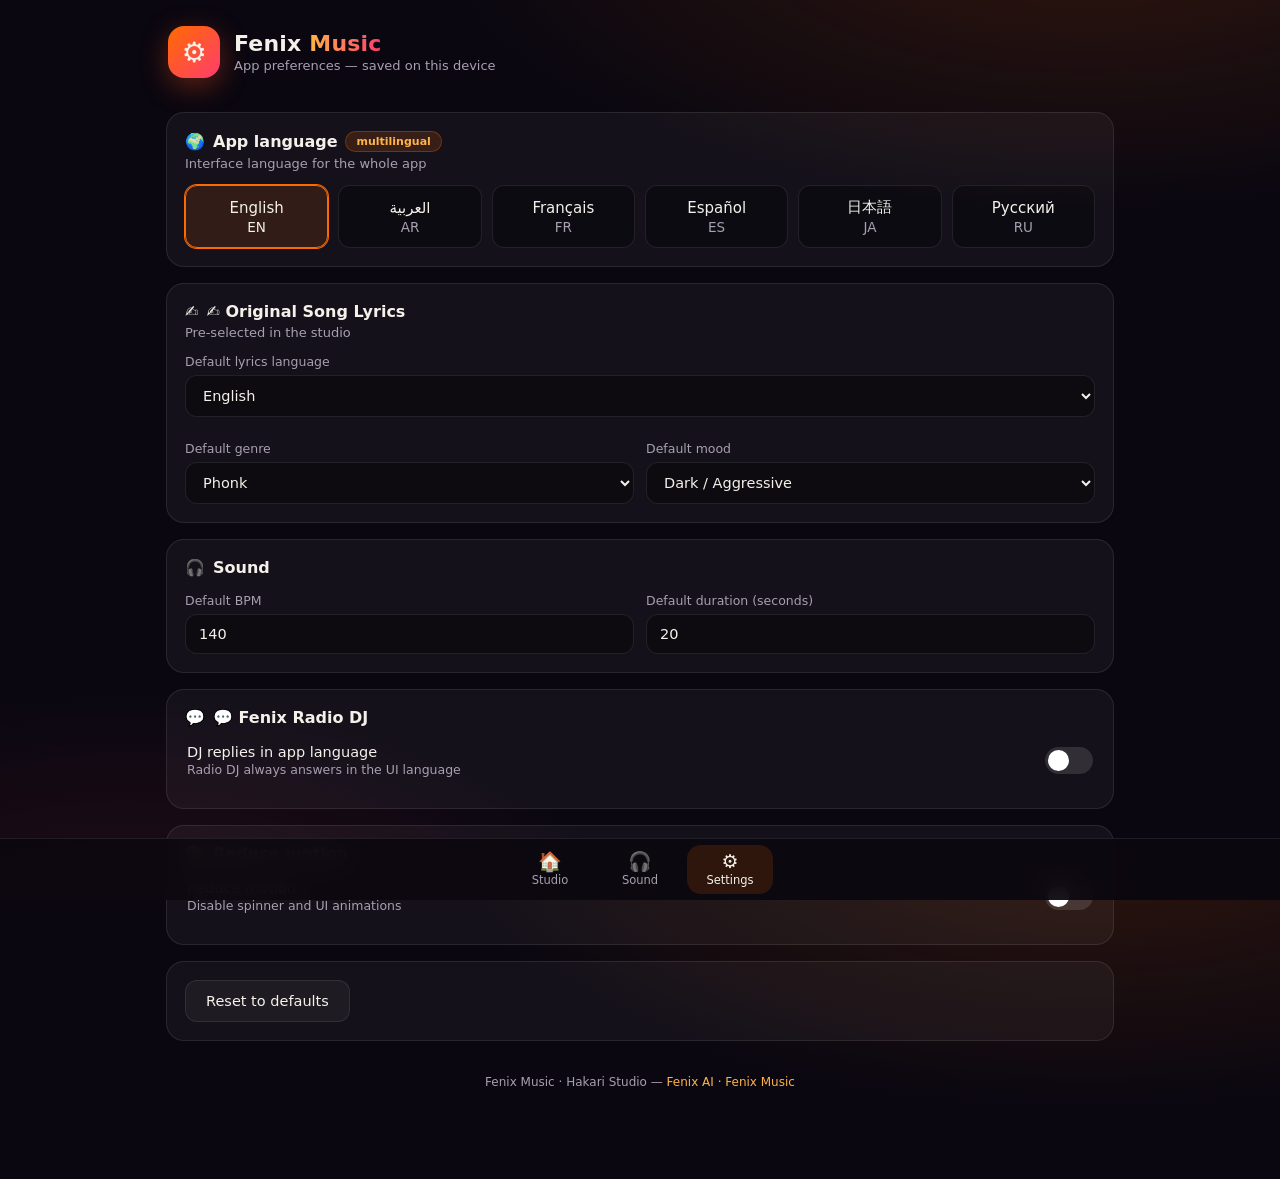
==== web/settings.html @ e17897a7 "Multi-page app: settings page, dedicated sound page, English-base UI with 6 app languages" ====
<!DOCTYPE html>
<html lang="en" dir="ltr">
<head>
<meta charset="UTF-8">
<meta name="viewport" content="width=device-width, initial-scale=1, viewport-fit=cover">
<title>Fenix Music — Settings</title>
<link rel="manifest" href="manifest.json">
<link rel="stylesheet" href="style.css">
<script src="config.js"></script>
<script src="app.js"></script>
<meta name="theme-color" content="#0a0710">
<meta name="apple-mobile-web-app-capable" content="yes">
<meta name="apple-mobile-web-app-status-bar-style" content="black-translucent">
<link rel="icon" href="data:image/svg+xml,%3Csvg xmlns='http://www.w3.org/2000/svg' viewBox='0 0 100 100'%3E%3Ctext y='.9em' font-size='90'%3E%F0%9F%94%A5%3C/text%3E%3C/svg%3E">
</head>
<body>
<div class="wrap">

  <header>
    <div class="logo">⚙️</div>
    <div class="titles">
      <h1>Fenix <em>Music</em></h1>
      <p data-i18n="settingsSub">App preferences — saved on this device</p>
    </div>
  </header>

  <!-- ==================== app language ==================== -->
  <section class="card">
    <h2>🌍 <span data-i18n="sUiLang">App language</span> <span class="badge" data-i18n="multi">multilingual</span></h2>
    <p class="sub" data-i18n="sUiLangD">Interface language for the whole app</p>
    <div class="lang-grid" id="lang-grid"></div>
  </section>

  <!-- ==================== lyrics defaults ==================== -->
  <section class="card">
    <h2>✍️ <span data-i18n="lyricsTitle">Lyrics</span></h2>
    <p class="sub" data-i18n="sLyricsLangD">Defaults pre-selected in the studio</p>

    <label for="set-lyrics-lang" data-i18n="sLyricsLang">Default lyrics language</label>
    <select id="set-lyrics-lang">
      <option value="English">English</option>
      <option value="Arabic">العربية (Arabic)</option>
      <option value="French">Français (French)</option>
      <option value="Spanish">Español (Spanish)</option>
      <option value="Japanese">日本語 (Japanese)</option>
      <option value="Russian">Русский (Russian)</option>
      <option value="Multilingual mix (EN base + hooks)">🌍 Multilingual mix (EN base + hooks)</option>
    </select>

    <div class="row" style="margin-top:12px">
      <div>
        <label for="set-genre" data-i18n="sGenre">Default genre</label>
        <select id="set-genre">
          <option value="phonk">Phonk</option>
          <option value="drift phonk">Drift Phonk</option>
          <option value="rap">Rap</option>
          <option value="arabic rap">Arabic Rap</option>
          <option value="trap">Trap</option>
          <option value="pop">Pop</option>
          <option value="lofi">Lo-fi</option>
        </select>
      </div>
      <div>
        <label for="set-mood" data-i18n="sMood">Default mood</label>
        <select id="set-mood">
          <option value="dark aggressive">Dark / Aggressive</option>
          <option value="energetic">Energetic</option>
          <option value="sad emotional">Sad / Emotional</option>
          <option value="chill nostalgic">Chill / Nostalgic</option>
          <option value="epic cinematic">Epic / Cinematic</option>
        </select>
      </div>
    </div>
  </section>

  <!-- ==================== sound defaults ==================== -->
  <section class="card">
    <h2>🎧 <span data-i18n="navSound">Sound</span></h2>
    <div class="row">
      <div>
        <label for="set-bpm" data-i18n="sBpm">Default BPM</label>
        <input type="number" id="set-bpm" min="60" max="200" value="140">
      </div>
      <div>
        <label for="set-duration" data-i18n="sDuration">Default duration (seconds)</label>
        <input type="number" id="set-duration" min="5" max="30" value="20">
      </div>
    </div>
  </section>

  <!-- ==================== behaviour ==================== -->
  <section class="card">
    <h2>💬 <span data-i18n="chatTitle">Radio DJ</span></h2>
    <div class="set-row">
      <div>
        <div class="s-label" data-i18n="sTranslate">DJ replies in app language</div>
        <div class="s-desc" data-i18n="sTranslateD">Radio DJ always answers in the UI language</div>
      </div>
      <button class="toggle" id="set-translate" type="button" aria-pressed="false"></button>
    </div>
  </section>

  <section class="card">
    <h2>🎨 <span data-i18n="sMotion">Appearance</span></h2>
    <div class="set-row">
      <div>
        <div class="s-label" data-i18n="sMotion">Reduce motion</div>
        <div class="s-desc" data-i18n="sMotionD">Disable spinner and UI animations</div>
      </div>
      <button class="toggle" id="set-motion" type="button" aria-pressed="false"></button>
    </div>
  </section>

  <section class="card">
    <button class="btn-ghost" id="btn-reset" data-i18n="reset">Reset to defaults</button>
  </section>

  <footer>Fenix Music · Hakari Studio — <a href="https://github.com/hakarikenji">Fenix AI · Fenix Music</a></footer>
</div>

<!-- ==================== bottom nav ==================== -->
<nav class="bottom-nav">
  <a href="index.html" data-page="index"><span class="n-ico">🏠</span><span data-i18n="navStudio">Studio</span></a>
  <a href="sound.html" data-page="sound"><span class="n-ico">🎧</span><span data-i18n="navSound">Sound</span></a>
  <a href="settings.html" data-page="settings"><span class="n-ico">⚙️</span><span data-i18n="navSettings">Settings</span></a>
</nav>

<div class="toast" id="toast"></div>

<script>
(function () {
  "use strict";
  var F = window.FenixApp;
  var $ = function (id) { return document.getElementById(id); };
  var S = F.settings;

  // ---------- app language grid ----------
  var grid = $("lang-grid");
  F.LANGS.forEach(function (l) {
    var b = document.createElement("button");
    b.type = "button";
    b.className = "lang-opt" + (S.uiLanguage === l.code ? " active" : "");
    b.dataset.code = l.code;
    b.innerHTML = '<span class="l-native">' + l.native + "</span>" + l.code.toUpperCase();
    b.addEventListener("click", function () {
      S.uiLanguage = l.code;
      F.save();
      grid.querySelectorAll(".lang-opt").forEach(function (x) { x.classList.remove("active"); });
      b.classList.add("active");
      applyAll();
      F.toast(F.t("saved"));
    });
    grid.appendChild(b);
  });

  // ---------- selects + numbers ----------
  $("set-lyrics-lang").value = S.lyricsLanguage;
  $("set-genre").value = S.genre;
  $("set-mood").value = S.mood;
  $("set-bpm").value = S.bpm;
  $("set-duration").value = S.duration;

  $("set-lyrics-lang").addEventListener("change", function () { S.lyricsLanguage = this.value; F.save(); });
  $("set-genre").addEventListener("change", function () { S.genre = this.value; F.save(); });
  $("set-mood").addEventListener("change", function () { S.mood = this.value; F.save(); });
  $("set-bpm").addEventListener("change", function () {
    S.bpm = Math.max(60, Math.min(200, +this.value || 140));
    this.value = S.bpm;
    F.save();
  });
  $("set-duration").addEventListener("change", function () {
    S.duration = Math.max(5, Math.min(30, +this.value || 20));
    this.value = S.duration;
    F.save();
  });

  // ---------- toggles ----------
  function bindToggle(id, key) {
    var btn = $(id);
    btn.classList.toggle("on", !!S[key]);
    btn.setAttribute("aria-pressed", String(!!S[key]));
    btn.addEventListener("click", function () {
      S[key] = !S[key];
      F.save();
      btn.classList.toggle("on", S[key]);
      btn.setAttribute("aria-pressed", String(S[key]));
      F.toast(F.t("saved"));
    });
  }
  bindToggle("set-translate", "autoChatTranslate");
  bindToggle("set-motion", "reduceMotion");

  // ---------- reset ----------
  $("btn-reset").addEventListener("click", function () {
    for (var k in F.DEFAULTS) S[k] = F.DEFAULTS[k];
    if (Array.isArray(S.history)) S.history.length = 0;
    F.save();
    location.reload();
  });

  // ---------- live re-translation ----------
  function applyAll() {
    F.applyTranslations();
    document.title = "Fenix Music — " + F.t("navSettings");
  }
  applyAll();
})();
</script>
</body>
</html>
---- web/style.css ----
/* Fenix Music — shared design system (studio · sound · settings) */
:root {
  --bg: #0a0710;
  --panel: rgba(255, 255, 255, .045);
  --panel-border: rgba(255, 255, 255, .09);
  --fire1: #ff6a00;
  --fire2: #ff3d6e;
  --fire3: #ffb347;
  --text: #f4f1ea;
  --muted: #a89fb0;
  --ok: #3ddc97;
  --warn: #ffb347;
  --err: #ff5d5d;
  --nav-h: 62px;
}

* { margin: 0; padding: 0; box-sizing: border-box; }
html, body { height: 100%; }
body {
  font-family: "Segoe UI", Tahoma, system-ui, -apple-system, sans-serif;
  background: radial-gradient(1100px 500px at 85% -10%, rgba(255, 106, 0, .16), transparent 60%),
              radial-gradient(900px 500px at 10% 110%, rgba(255, 61, 110, .12), transparent 60%),
              var(--bg);
  color: var(--text);
  min-height: 100dvh;
}
.wrap { max-width: 980px; margin: 0 auto; padding: 20px 16px calc(var(--nav-h) + 28px); }

/* ---------- header ---------- */
header { display: flex; align-items: center; gap: 14px; padding: 6px 2px 18px; }
.logo {
  width: 52px; height: 52px; border-radius: 16px; flex: none;
  background: linear-gradient(135deg, var(--fire1), var(--fire2));
  display: grid; place-items: center; font-size: 28px;
  box-shadow: 0 8px 28px rgba(255, 80, 30, .35);
}
.titles { flex: 1; min-width: 0; }
.titles h1 { font-size: 22px; letter-spacing: .2px; }
.titles h1 em {
  font-style: normal;
  background: linear-gradient(90deg, var(--fire3), var(--fire2));
  -webkit-background-clip: text; background-clip: text; color: transparent;
}
.titles p { color: var(--muted); font-size: 13px; margin-top: 2px; }
.status-pill {
  display: inline-flex; align-items: center; gap: 6px;
  font-size: 12px; padding: 6px 12px; border-radius: 999px;
  background: var(--panel); border: 1px solid var(--panel-border); color: var(--muted);
  flex: none;
}
.status-pill .dot { width: 8px; height: 8px; border-radius: 50%; background: var(--warn); }
.status-pill.ok .dot { background: var(--ok); }
.icon-btn {
  background: var(--panel); border: 1px solid var(--panel-border); color: var(--text);
  width: 42px; height: 42px; border-radius: 13px; font-size: 19px;
  display: grid; place-items: center; padding: 0; flex: none;
}

/* ---------- generic ---------- */
.card {
  background: var(--panel); border: 1px solid var(--panel-border);
  border-radius: 18px; padding: 18px; margin-top: 16px;
}
.card h2 { font-size: 16px; margin-bottom: 4px; display: flex; align-items: center; gap: 8px; }
.card .sub { color: var(--muted); font-size: 13px; margin-bottom: 14px; }
label { display: block; font-size: 12.5px; color: var(--muted); margin: 12px 0 6px; }
input, textarea, select {
  width: 100%; background: rgba(0, 0, 0, .35); color: var(--text);
  border: 1px solid var(--panel-border); border-radius: 12px;
  padding: 11px 13px; font-size: 14.5px; font-family: inherit; outline: none;
  transition: border-color .15s;
}
input:focus, textarea:focus, select:focus { border-color: rgba(255, 106, 0, .55); }
textarea { resize: vertical; min-height: 64px; }
.row { display: grid; grid-template-columns: repeat(auto-fit, minmax(150px, 1fr)); gap: 12px; }
button {
  cursor: pointer; border: none; border-radius: 12px;
  font-family: inherit; font-size: 14.5px; font-weight: 600;
  padding: 12px 20px; color: #fff; transition: transform .12s, opacity .15s, box-shadow .15s;
}
button:active { transform: scale(.97); }
button:disabled { opacity: .55; cursor: not-allowed; }
.btn-fire {
  background: linear-gradient(135deg, var(--fire1), var(--fire2));
  box-shadow: 0 6px 22px rgba(255, 80, 30, .35);
}
.btn-ghost { background: var(--panel); border: 1px solid var(--panel-border); color: var(--text); font-weight: 500; }

.tabs { display: flex; gap: 8px; margin-bottom: 6px; flex-wrap: wrap; }
.tab {
  padding: 9px 16px; border-radius: 999px; font-size: 13.5px; cursor: pointer;
  background: transparent; border: 1px solid var(--panel-border); color: var(--muted); font-weight: 500;
}
.tab.active { background: linear-gradient(135deg, var(--fire1), var(--fire2)); border-color: transparent; color: #fff; }

.badge {
  display: inline-block; font-size: 11px; padding: 3px 10px; border-radius: 999px;
  background: rgba(255, 106, 0, .15); border: 1px solid rgba(255, 106, 0, .3);
  color: var(--fire3); font-weight: 600;
}

/* ---------- lyrics ---------- */
.lyrics {
  white-space: pre-wrap; unicode-bidi: plaintext; text-align: start;
  background: rgba(0, 0, 0, .35); border: 1px solid var(--panel-border);
  border-radius: 14px; padding: 16px; font-size: 15px; line-height: 1.9; margin-top: 12px;
}
.hidden { display: none; }

/* ---------- chat ---------- */
.chat-log { display: flex; flex-direction: column; gap: 10px; max-height: 340px; overflow-y: auto; padding: 4px 2px; }
.msg {
  max-width: 85%; padding: 10px 14px; border-radius: 16px; font-size: 14.5px; line-height: 1.7;
  unicode-bidi: plaintext; overflow-wrap: anywhere;
}
.msg.user { align-self: flex-start; background: linear-gradient(135deg, var(--fire1), var(--fire2)); border-bottom-right-radius: 4px; }
.msg.bot { align-self: flex-end; background: rgba(255, 255, 255, .07); border: 1px solid var(--panel-border); border-bottom-left-radius: 4px; }
.chat-input-row { display: flex; gap: 10px; margin-top: 12px; }
.chat-input-row input { flex: 1; }

/* ---------- player ---------- */
.player { display: flex; flex-direction: column; gap: 12px; margin-top: 14px; }
.player audio { width: 100%; border-radius: 12px; }
.track-meta { display: flex; align-items: center; justify-content: space-between; color: var(--muted); font-size: 13px; }
.spinner {
  width: 18px; height: 18px; border-radius: 50%; flex: none;
  border: 2.5px solid rgba(255, 255, 255, .2); border-top-color: var(--fire3);
  animation: spin .8s linear infinite;
}
@keyframes spin { to { transform: rotate(360deg); } }
.gen-status { display: flex; align-items: center; gap: 10px; color: var(--muted); font-size: 14px; }

/* ---------- history ---------- */
.history-item {
  display: flex; align-items: center; justify-content: space-between; gap: 10px;
  background: rgba(0, 0, 0, .3); border: 1px solid var(--panel-border);
  border-radius: 12px; padding: 10px 14px; margin-top: 8px; font-size: 13.5px;
}
.history-item .h-prompt { flex: 1; min-width: 0; overflow: hidden; text-overflow: ellipsis; white-space: nowrap; unicode-bidi: plaintext; }
.history-item .h-meta { color: var(--muted); font-size: 12px; flex: none; }

/* ---------- settings ---------- */
.set-row {
  display: flex; align-items: center; justify-content: space-between; gap: 12px;
  padding: 13px 2px; border-bottom: 1px solid rgba(255, 255, 255, .05);
}
.set-row:last-child { border-bottom: none; }
.set-row .s-label { font-size: 14.5px; }
.set-row .s-desc { color: var(--muted); font-size: 12.5px; margin-top: 2px; }
.set-row select, .set-row input[type="text"] { width: auto; min-width: 170px; }
.toggle {
  position: relative; width: 48px; height: 27px; border-radius: 999px; flex: none;
  background: rgba(255, 255, 255, .12); transition: background .2s; padding: 0;
}
.toggle::after {
  content: ""; position: absolute; top: 3px; inset-inline-start: 3px;
  width: 21px; height: 21px; border-radius: 50%; background: #fff; transition: transform .2s;
}
.toggle.on { background: linear-gradient(135deg, var(--fire1), var(--fire2)); }
.toggle.on::after { transform: translateX(21px); }
[dir="rtl"] .toggle.on::after { transform: translateX(-21px); }
.lang-grid { display: grid; grid-template-columns: repeat(auto-fill, minmax(140px, 1fr)); gap: 10px; margin-top: 10px; }
.lang-opt {
  padding: 12px 10px; border-radius: 12px; text-align: center; cursor: pointer;
  background: rgba(0, 0, 0, .3); border: 1px solid var(--panel-border);
  font-size: 13.5px; font-weight: 500; color: var(--muted);
}
.lang-opt .l-native { display: block; font-size: 15px; color: var(--text); margin-bottom: 2px; }
.lang-opt.active {
  border-color: var(--fire1); color: var(--text);
  background: rgba(255, 106, 0, .12); box-shadow: 0 0 0 1px var(--fire1);
}

/* ---------- bottom nav ---------- */
.bottom-nav {
  position: fixed; bottom: 0; left: 0; right: 0; z-index: 40;
  display: flex; justify-content: center; gap: 4px;
  background: rgba(12, 8, 16, .92); backdrop-filter: blur(14px); -webkit-backdrop-filter: blur(14px);
  border-top: 1px solid var(--panel-border);
  padding: 6px 10px calc(6px + env(safe-area-inset-bottom));
}
.bottom-nav a {
  display: flex; flex-direction: column; align-items: center; gap: 2px;
  min-width: 86px; padding: 7px 12px; border-radius: 14px;
  color: var(--muted); text-decoration: none; font-size: 11.5px; font-weight: 500;
}
.bottom-nav a .n-ico { font-size: 19px; line-height: 1; }
.bottom-nav a.active { color: var(--text); background: rgba(255, 106, 0, .14); }

/* ---------- toast ---------- */
.toast {
  position: fixed; bottom: calc(var(--nav-h) + 22px); left: 50%; transform: translateX(-50%) translateY(80px);
  background: #1c1420; color: var(--text); border: 1px solid var(--panel-border);
  padding: 12px 20px; border-radius: 14px; font-size: 14px; opacity: 0;
  transition: all .3s; z-index: 50; max-width: 90vw; unicode-bidi: plaintext;
}
.toast.show { opacity: 1; transform: translateX(-50%) translateY(0); }
.toast.err { border-color: rgba(255, 93, 93, .5); color: #ffb3b3; }

footer { text-align: center; color: var(--muted); font-size: 12px; margin-top: 34px; unicode-bidi: plaintext; }
footer a { color: var(--fire3); text-decoration: none; }
@media (max-width: 520px) {
  .msg { max-width: 92%; }
  .set-row { flex-direction: column; align-items: stretch; }
  .set-row select, .set-row input[type="text"] { width: 100%; min-width: 0; }
}
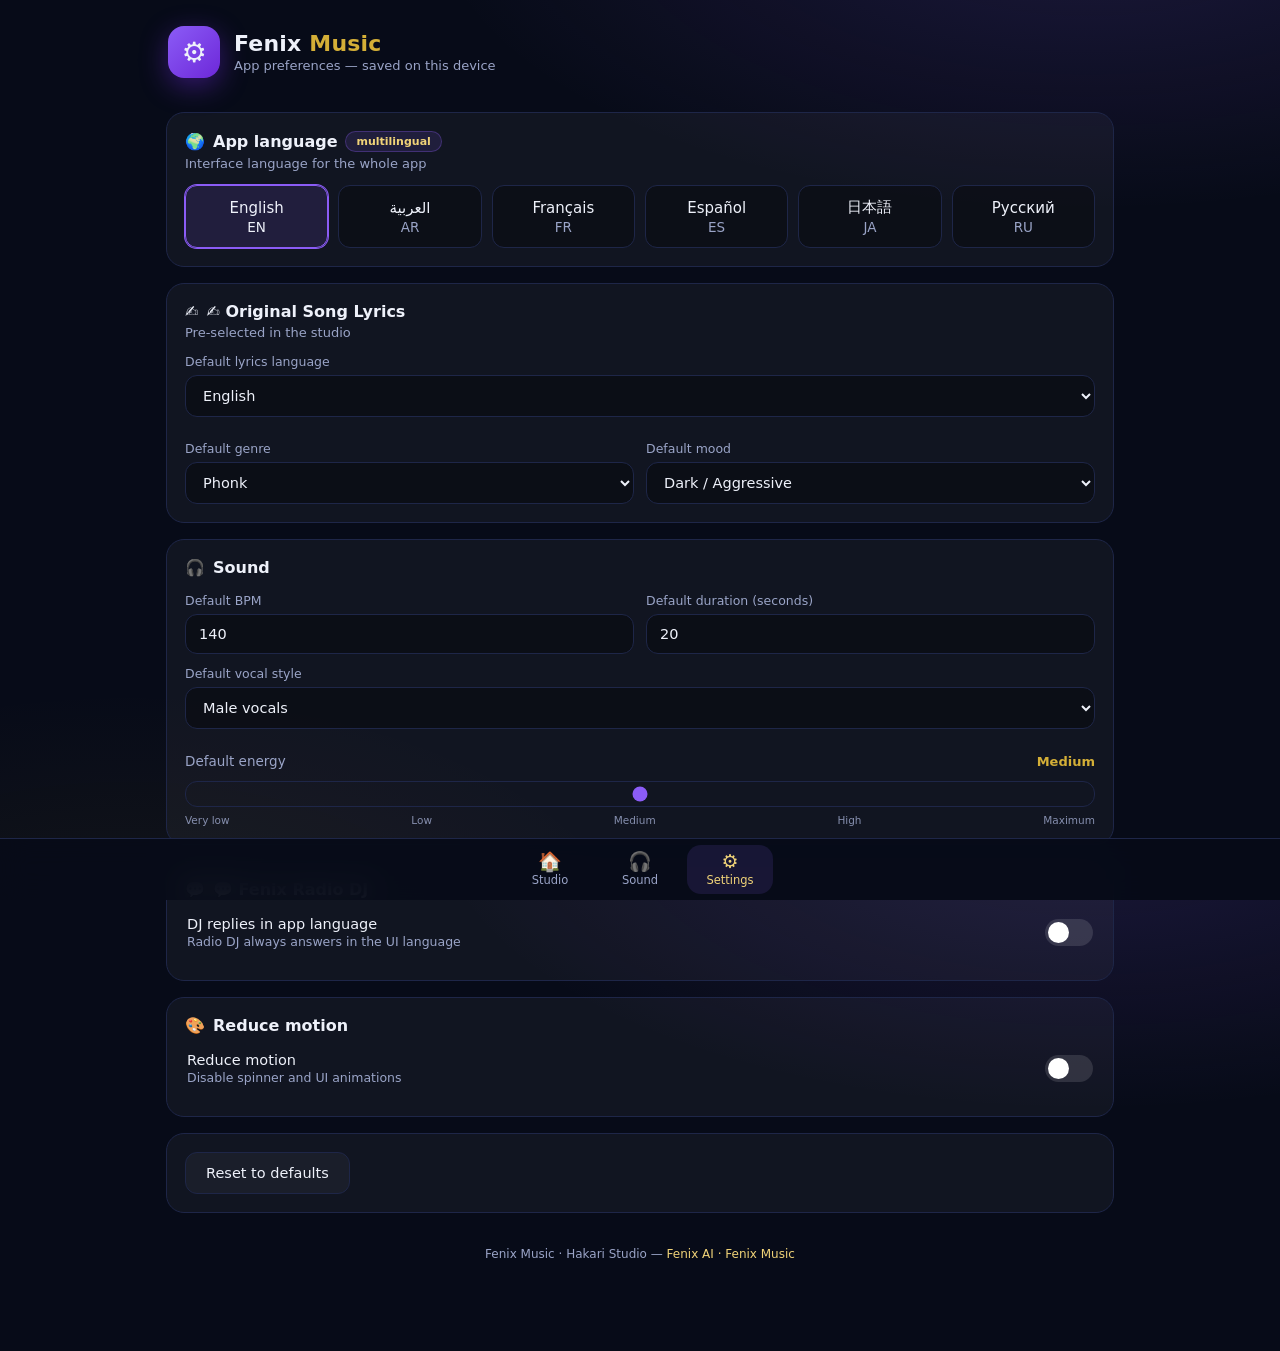
==== commit 9218bd99: "Fenix-ai studio upgrade: embedded brain chain from d5344f6 + /api/music/* endpoints, navy/purple/gol" ====
--- a/web/settings.html
+++ b/web/settings.html
@@ -8,7 +8,7 @@
 <link rel="stylesheet" href="style.css">
 <script src="config.js"></script>
 <script src="app.js"></script>
-<meta name="theme-color" content="#0a0710">
+<meta name="theme-color" content="#070b18">
 <meta name="apple-mobile-web-app-capable" content="yes">
 <meta name="apple-mobile-web-app-status-bar-style" content="black-translucent">
 <link rel="icon" href="data:image/svg+xml,%3Csvg xmlns='http://www.w3.org/2000/svg' viewBox='0 0 100 100'%3E%3Ctext y='.9em' font-size='90'%3E%F0%9F%94%A5%3C/text%3E%3C/svg%3E">
@@ -56,8 +56,18 @@
           <option value="rap">Rap</option>
           <option value="arabic rap">Arabic Rap</option>
           <option value="trap">Trap</option>
+          <option value="hip-hop">Hip-Hop</option>
           <option value="pop">Pop</option>
+          <option value="rock">Rock</option>
+          <option value="electronic">Electronic</option>
+          <option value="ambient">Ambient</option>
+          <option value="cinematic">Cinematic</option>
           <option value="lofi">Lo-fi</option>
+          <option value="r&amp;b">R&amp;B</option>
+          <option value="orchestral">Orchestral</option>
+          <option value="anime-inspired">Anime-inspired</option>
+          <option value="game soundtrack">Game soundtrack</option>
+          <option value="custom">Custom…</option>
         </select>
       </div>
       <div>
@@ -65,9 +75,12 @@
         <select id="set-mood">
           <option value="dark aggressive">Dark / Aggressive</option>
           <option value="energetic">Energetic</option>
-          <option value="sad emotional">Sad / Emotional</option>
-          <option value="chill nostalgic">Chill / Nostalgic</option>
-          <option value="epic cinematic">Epic / Cinematic</option>
+          <option value="melancholic">Melancholic</option>
+          <option value="uplifting">Uplifting</option>
+          <option value="romantic">Romantic</option>
+          <option value="epic">Epic</option>
+          <option value="chill">Chill</option>
+          <option value="mysterious">Mysterious</option>
         </select>
       </div>
     </div>
@@ -86,6 +99,19 @@
         <input type="number" id="set-duration" min="5" max="30" value="20">
       </div>
     </div>
+    <label for="set-vocal" style="margin-top:12px" data-i18n="sVocal">Default vocal style</label>
+    <select id="set-vocal">
+      <option value="male vocals">Male vocals</option>
+      <option value="female vocals">Female vocals</option>
+      <option value="choir">Choir</option>
+      <option value="rap flow">Rap flow</option>
+      <option value="instrumental only">Instrumental only</option>
+    </select>
+    <div class="range-head" style="margin-top:12px">
+      <label for="set-energy" data-i18n="sEnergy">Default energy</label><output id="set-energy-val">Medium</output>
+    </div>
+    <input type="range" id="set-energy" min="1" max="5" step="1" value="3" aria-label="Energy">
+    <div class="range-scale"><span data-i18n="e1">Very low</span><span data-i18n="e2">Low</span><span data-i18n="e3">Medium</span><span data-i18n="e4">High</span><span data-i18n="e5">Maximum</span></div>
   </section>
 
   <!-- ==================== behaviour ==================== -->
@@ -154,15 +180,20 @@
   });
 
   // ---------- selects + numbers ----------
+  var E_KEYS = ["e1", "e2", "e3", "e4", "e5"];
   $("set-lyrics-lang").value = S.lyricsLanguage;
   $("set-genre").value = S.genre;
   $("set-mood").value = S.mood;
   $("set-bpm").value = S.bpm;
   $("set-duration").value = S.duration;
+  $("set-vocal").value = S.vocal || "male vocals";
+  $("set-energy").value = S.energy || 3;
+  $("set-energy-val").textContent = F.t(E_KEYS[(S.energy || 3) - 1]);
 
   $("set-lyrics-lang").addEventListener("change", function () { S.lyricsLanguage = this.value; F.save(); });
   $("set-genre").addEventListener("change", function () { S.genre = this.value; F.save(); });
   $("set-mood").addEventListener("change", function () { S.mood = this.value; F.save(); });
+  $("set-vocal").addEventListener("change", function () { S.vocal = this.value; F.save(); });
   $("set-bpm").addEventListener("change", function () {
     S.bpm = Math.max(60, Math.min(200, +this.value || 140));
     this.value = S.bpm;
@@ -171,6 +202,13 @@
   $("set-duration").addEventListener("change", function () {
     S.duration = Math.max(5, Math.min(30, +this.value || 20));
     this.value = S.duration;
+    F.save();
+  });
+  $("set-energy").addEventListener("input", function () {
+    $("set-energy-val").textContent = F.t(E_KEYS[this.value - 1]);
+  });
+  $("set-energy").addEventListener("change", function () {
+    S.energy = +this.value;
     F.save();
   });
 
--- a/web/style.css
+++ b/web/style.css
@@ -1,16 +1,30 @@
-/* Fenix Music — shared design system (studio · sound · settings) */
+/* Fenix Music — Fenix-ai identity: dark navy + purple + gold (studio · sound · settings) */
 :root {
-  --bg: #0a0710;
-  --panel: rgba(255, 255, 255, .045);
-  --panel-border: rgba(255, 255, 255, .09);
-  --fire1: #ff6a00;
-  --fire2: #ff3d6e;
-  --fire3: #ffb347;
-  --text: #f4f1ea;
-  --muted: #a89fb0;
-  --ok: #3ddc97;
-  --warn: #ffb347;
-  --err: #ff5d5d;
+  --bg: #070b18;
+  --bg-2: #0a0f22;
+  --surface: #10162e;
+  --panel: rgba(255, 255, 255, .04);
+  --panel-border: #1e2648;
+  --line: #1e2648;
+  --line-2: #2a3360;
+  --text: #eef1fa;
+  --muted: #9aa4c7;
+  --accent: #8b5cf6;
+  --accent-2: #6d28d9;
+  --gold: #d4af37;
+  --gold-2: #f0d378;
+  --accent-grad: linear-gradient(135deg, #8b5cf6, #6d28d9);
+  --gold-grad: linear-gradient(135deg, #f0d378, #b8912c);
+  --accent-soft: rgba(139, 92, 246, .13);
+  --gold-soft: rgba(212, 175, 55, .12);
+  --accent-ring: rgba(139, 92, 246, .30);
+  --gold-ring: rgba(212, 175, 55, .28);
+  --fire1: #8b5cf6;
+  --fire2: #6d28d9;
+  --fire3: #f0d378;
+  --ok: #34d399;
+  --warn: #f0d378;
+  --err: #f87171;
   --nav-h: 62px;
 }
 
@@ -18,9 +32,10 @@
 html, body { height: 100%; }
 body {
   font-family: "Segoe UI", Tahoma, system-ui, -apple-system, sans-serif;
-  background: radial-gradient(1100px 500px at 85% -10%, rgba(255, 106, 0, .16), transparent 60%),
-              radial-gradient(900px 500px at 10% 110%, rgba(255, 61, 110, .12), transparent 60%),
+  background: radial-gradient(1100px 500px at 85% -10%, rgba(139, 92, 246, .16), transparent 60%),
+              radial-gradient(900px 500px at 10% 110%, rgba(212, 175, 55, .07), transparent 60%),
               var(--bg);
+  background-color: var(--bg);
   color: var(--text);
   min-height: 100dvh;
 }
@@ -30,17 +45,13 @@
 header { display: flex; align-items: center; gap: 14px; padding: 6px 2px 18px; }
 .logo {
   width: 52px; height: 52px; border-radius: 16px; flex: none;
-  background: linear-gradient(135deg, var(--fire1), var(--fire2));
+  background: var(--accent-grad);
   display: grid; place-items: center; font-size: 28px;
-  box-shadow: 0 8px 28px rgba(255, 80, 30, .35);
+  box-shadow: 0 8px 28px rgba(109, 40, 217, .45);
 }
 .titles { flex: 1; min-width: 0; }
 .titles h1 { font-size: 22px; letter-spacing: .2px; }
-.titles h1 em {
-  font-style: normal;
-  background: linear-gradient(90deg, var(--fire3), var(--fire2));
-  -webkit-background-clip: text; background-clip: text; color: transparent;
-}
+.titles h1 em { font-style: normal; color: var(--gold); }
 .titles p { color: var(--muted); font-size: 13px; margin-top: 2px; }
 .status-pill {
   display: inline-flex; align-items: center; gap: 6px;
@@ -55,6 +66,7 @@
   width: 42px; height: 42px; border-radius: 13px; font-size: 19px;
   display: grid; place-items: center; padding: 0; flex: none;
 }
+.icon-btn:hover { border-color: var(--line-2); }
 
 /* ---------- generic ---------- */
 .card {
@@ -63,6 +75,8 @@
 }
 .card h2 { font-size: 16px; margin-bottom: 4px; display: flex; align-items: center; gap: 8px; }
 .card .sub { color: var(--muted); font-size: 13px; margin-bottom: 14px; }
+.fld { min-width: 0; }
+.fld > label { margin-top: 0; }
 label { display: block; font-size: 12.5px; color: var(--muted); margin: 12px 0 6px; }
 input, textarea, select {
   width: 100%; background: rgba(0, 0, 0, .35); color: var(--text);
@@ -70,9 +84,33 @@
   padding: 11px 13px; font-size: 14.5px; font-family: inherit; outline: none;
   transition: border-color .15s;
 }
-input:focus, textarea:focus, select:focus { border-color: rgba(255, 106, 0, .55); }
+input:focus, textarea:focus, select:focus { border-color: var(--accent-ring); }
 textarea { resize: vertical; min-height: 64px; }
 .row { display: grid; grid-template-columns: repeat(auto-fit, minmax(150px, 1fr)); gap: 12px; }
+.grid-2 { display: grid; grid-template-columns: 1fr 1fr; gap: 12px; }
+@media (max-width: 720px) { .grid-2 { grid-template-columns: 1fr; } }
+.group-title {
+  font-size: 13px; letter-spacing: .4px; text-transform: uppercase;
+  color: var(--muted); margin: 2px 0 10px; font-weight: 600;
+}
+.range-head { display: flex; align-items: baseline; justify-content: space-between; margin-bottom: 6px; }
+.range-head label { font-size: 13.5px; color: var(--muted); }
+.range-head output { font-size: 13px; font-weight: 700; color: var(--gold); }
+.range-val { font-size: 12px; font-weight: 800; color: var(--gold); }
+.range-scale {
+  display: flex; justify-content: space-between; gap: 2px;
+  font-size: 10.5px; color: var(--muted); margin-top: 3px; opacity: .85;
+}
+input[type="range"] {
+  width: 100%; padding: 0; accent-color: var(--accent);
+  background: transparent; appearance: none; height: 26px;
+}
+.icon-mini {
+  flex: none; width: 34px; height: 34px; border-radius: 10px;
+  border: 1px solid var(--panel-border); background: var(--panel);
+  font-size: 14px; cursor: pointer; line-height: 1;
+}
+.icon-mini:hover { border-color: var(--accent); }
 button {
   cursor: pointer; border: none; border-radius: 12px;
   font-family: inherit; font-size: 14.5px; font-weight: 600;
@@ -81,29 +119,58 @@
 button:active { transform: scale(.97); }
 button:disabled { opacity: .55; cursor: not-allowed; }
 .btn-fire {
-  background: linear-gradient(135deg, var(--fire1), var(--fire2));
-  box-shadow: 0 6px 22px rgba(255, 80, 30, .35);
+  background: var(--accent-grad);
+  box-shadow: 0 6px 22px rgba(109, 40, 217, .45);
 }
 .btn-ghost { background: var(--panel); border: 1px solid var(--panel-border); color: var(--text); font-weight: 500; }
+.btn-ghost:hover { border-color: var(--line-2); }
+
+.seg { display: flex; flex-wrap: wrap; gap: 7px; }
+.seg button {
+  padding: 7px 13px; border-radius: 999px; font-size: 12.5px; font-weight: 500;
+  background: transparent; border: 1px solid var(--panel-border); color: var(--muted);
+}
+.seg button:hover { border-color: var(--line-2); color: var(--text); }
+.seg button.on { background: var(--accent-soft); border-color: var(--accent); color: var(--accent); }
+
+.state-note {
+  display: none; margin-top: 12px; padding: 11px 14px; border-radius: 12px;
+  font-size: 13.5px; line-height: 1.6; border: 1px solid transparent;
+}
+.state-note.show { display: block; }
+.state-note.err { background: rgba(248, 113, 113, .07); border-color: rgba(248, 113, 113, .3); color: var(--err); }
+.state-note.ok { background: rgba(52, 211, 153, .07); border-color: rgba(52, 211, 153, .3); color: var(--ok); }
+.state-note.warn { background: var(--gold-soft); border-color: var(--gold-ring); color: var(--gold-2); }
+
+.who-brain {
+  font-size: 10.5px; font-weight: 700; color: var(--gold);
+  letter-spacing: .5px; text-transform: uppercase; margin-bottom: 6px;
+}
 
 .tabs { display: flex; gap: 8px; margin-bottom: 6px; flex-wrap: wrap; }
 .tab {
   padding: 9px 16px; border-radius: 999px; font-size: 13.5px; cursor: pointer;
   background: transparent; border: 1px solid var(--panel-border); color: var(--muted); font-weight: 500;
 }
-.tab.active { background: linear-gradient(135deg, var(--fire1), var(--fire2)); border-color: transparent; color: #fff; }
+.tab.active { background: var(--accent-grad); border-color: transparent; color: #fff; }
 
 .badge {
   display: inline-block; font-size: 11px; padding: 3px 10px; border-radius: 999px;
-  background: rgba(255, 106, 0, .15); border: 1px solid rgba(255, 106, 0, .3);
-  color: var(--fire3); font-weight: 600;
-}
-
-/* ---------- lyrics ---------- */
+  background: var(--accent-soft); border: 1px solid rgba(139, 92, 246, .3);
+  color: var(--gold-2); font-weight: 600;
+}
+
+/* ---------- lyrics / formatted output ---------- */
 .lyrics {
   white-space: pre-wrap; unicode-bidi: plaintext; text-align: start;
   background: rgba(0, 0, 0, .35); border: 1px solid var(--panel-border);
   border-radius: 14px; padding: 16px; font-size: 15px; line-height: 1.9; margin-top: 12px;
+}
+.fmt {
+  white-space: pre-wrap; unicode-bidi: plaintext; text-align: start;
+  background: rgba(0, 0, 0, .35); border: 1px solid var(--panel-border);
+  border-radius: 14px; padding: 16px; font-size: 15px; line-height: 1.9; margin-top: 10px;
+  max-height: 340px; overflow-y: auto;
 }
 .hidden { display: none; }
 
@@ -113,8 +180,8 @@
   max-width: 85%; padding: 10px 14px; border-radius: 16px; font-size: 14.5px; line-height: 1.7;
   unicode-bidi: plaintext; overflow-wrap: anywhere;
 }
-.msg.user { align-self: flex-start; background: linear-gradient(135deg, var(--fire1), var(--fire2)); border-bottom-right-radius: 4px; }
-.msg.bot { align-self: flex-end; background: rgba(255, 255, 255, .07); border: 1px solid var(--panel-border); border-bottom-left-radius: 4px; }
+.msg.user { align-self: flex-start; background: linear-gradient(135deg, #4c1d95, #6d28d9); border-bottom-right-radius: 4px; }
+.msg.bot { align-self: flex-end; background: #121937; border: 1px solid var(--panel-border); border-bottom-left-radius: 4px; }
 .chat-input-row { display: flex; gap: 10px; margin-top: 12px; }
 .chat-input-row input { flex: 1; }
 
@@ -124,7 +191,7 @@
 .track-meta { display: flex; align-items: center; justify-content: space-between; color: var(--muted); font-size: 13px; }
 .spinner {
   width: 18px; height: 18px; border-radius: 50%; flex: none;
-  border: 2.5px solid rgba(255, 255, 255, .2); border-top-color: var(--fire3);
+  border: 2.5px solid rgba(255, 255, 255, .2); border-top-color: var(--gold);
   animation: spin .8s linear infinite;
 }
 @keyframes spin { to { transform: rotate(360deg); } }
@@ -138,6 +205,31 @@
 }
 .history-item .h-prompt { flex: 1; min-width: 0; overflow: hidden; text-overflow: ellipsis; white-space: nowrap; unicode-bidi: plaintext; }
 .history-item .h-meta { color: var(--muted); font-size: 12px; flex: none; }
+
+/* ---------- track library (index) ---------- */
+.track {
+  display: flex; align-items: center; gap: 12px;
+  background: rgba(0, 0, 0, .3); border: 1px solid var(--panel-border);
+  border-radius: 14px; padding: 12px 14px; margin-top: 10px;
+}
+.track:hover { border-color: var(--line-2); }
+.track .t-ic {
+  width: 40px; height: 40px; border-radius: 12px; flex: none;
+  display: grid; place-items: center; font-size: 16px;
+  background: var(--accent-soft); color: var(--gold);
+}
+.track .t-body { flex: 1; min-width: 0; }
+.track .t-title { font-weight: 700; font-size: 14px; overflow: hidden; text-overflow: ellipsis; white-space: nowrap; }
+.track .t-meta { color: var(--muted); font-size: 12px; display: block; margin: 2px 0 6px; }
+.track .t-ops { display: flex; gap: 6px; flex: none; }
+.track .t-ops button {
+  width: 34px; height: 34px; border-radius: 10px; padding: 0;
+  display: grid; place-items: center; font-size: 14px;
+  background: var(--panel); border: 1px solid var(--panel-border);
+}
+.track .t-ops button:hover { border-color: var(--accent); }
+.track .t-ops .del:hover { border-color: rgba(248, 113, 113, .55); color: var(--err); }
+[dir="rtl"] .track { flex-direction: row-reverse; }
 
 /* ---------- settings ---------- */
 .set-row {
@@ -156,7 +248,7 @@
   content: ""; position: absolute; top: 3px; inset-inline-start: 3px;
   width: 21px; height: 21px; border-radius: 50%; background: #fff; transition: transform .2s;
 }
-.toggle.on { background: linear-gradient(135deg, var(--fire1), var(--fire2)); }
+.toggle.on { background: var(--accent-grad); }
 .toggle.on::after { transform: translateX(21px); }
 [dir="rtl"] .toggle.on::after { transform: translateX(-21px); }
 .lang-grid { display: grid; grid-template-columns: repeat(auto-fill, minmax(140px, 1fr)); gap: 10px; margin-top: 10px; }
@@ -167,15 +259,15 @@
 }
 .lang-opt .l-native { display: block; font-size: 15px; color: var(--text); margin-bottom: 2px; }
 .lang-opt.active {
-  border-color: var(--fire1); color: var(--text);
-  background: rgba(255, 106, 0, .12); box-shadow: 0 0 0 1px var(--fire1);
+  border-color: var(--accent); color: var(--text);
+  background: var(--accent-soft); box-shadow: 0 0 0 1px var(--accent);
 }
 
 /* ---------- bottom nav ---------- */
 .bottom-nav {
   position: fixed; bottom: 0; left: 0; right: 0; z-index: 40;
   display: flex; justify-content: center; gap: 4px;
-  background: rgba(12, 8, 16, .92); backdrop-filter: blur(14px); -webkit-backdrop-filter: blur(14px);
+  background: rgba(7, 11, 24, .92); backdrop-filter: blur(14px); -webkit-backdrop-filter: blur(14px);
   border-top: 1px solid var(--panel-border);
   padding: 6px 10px calc(6px + env(safe-area-inset-bottom));
 }
@@ -185,20 +277,20 @@
   color: var(--muted); text-decoration: none; font-size: 11.5px; font-weight: 500;
 }
 .bottom-nav a .n-ico { font-size: 19px; line-height: 1; }
-.bottom-nav a.active { color: var(--text); background: rgba(255, 106, 0, .14); }
+.bottom-nav a.active { color: var(--gold-2); background: var(--accent-soft); }
 
 /* ---------- toast ---------- */
 .toast {
   position: fixed; bottom: calc(var(--nav-h) + 22px); left: 50%; transform: translateX(-50%) translateY(80px);
-  background: #1c1420; color: var(--text); border: 1px solid var(--panel-border);
+  background: #141b38; color: var(--text); border: 1px solid var(--panel-border);
   padding: 12px 20px; border-radius: 14px; font-size: 14px; opacity: 0;
   transition: all .3s; z-index: 50; max-width: 90vw; unicode-bidi: plaintext;
 }
 .toast.show { opacity: 1; transform: translateX(-50%) translateY(0); }
-.toast.err { border-color: rgba(255, 93, 93, .5); color: #ffb3b3; }
+.toast.err { border-color: rgba(248, 113, 113, .5); color: #ffc9c9; }
 
 footer { text-align: center; color: var(--muted); font-size: 12px; margin-top: 34px; unicode-bidi: plaintext; }
-footer a { color: var(--fire3); text-decoration: none; }
+footer a { color: var(--gold-2); text-decoration: none; }
 @media (max-width: 520px) {
   .msg { max-width: 92%; }
   .set-row { flex-direction: column; align-items: stretch; }
